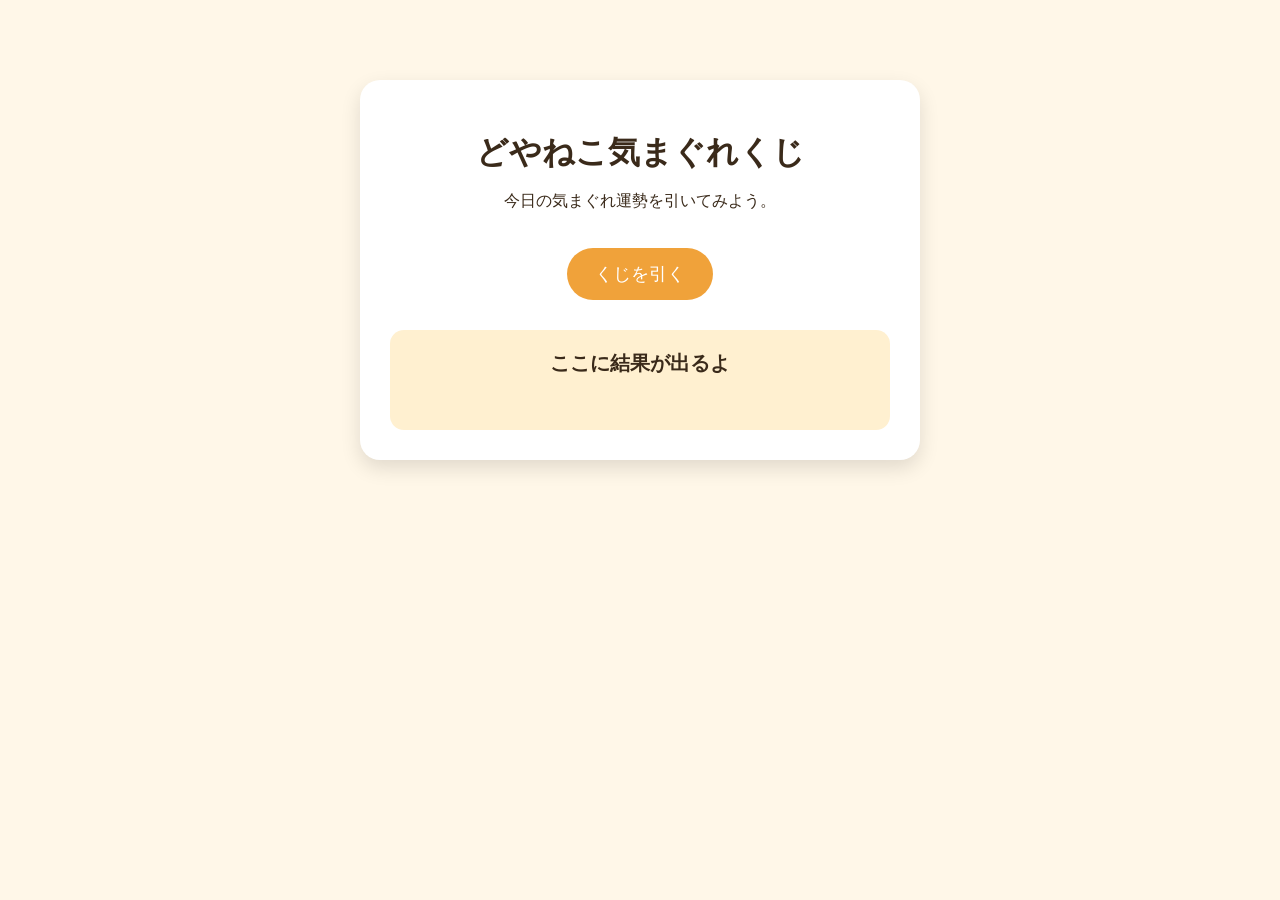
==== index.html @ 1649f616 "くじゲームの基本形を作成" ====
<!DOCTYPE html>
<html lang="ja">
<head>
  <meta charset="UTF-8">
  <meta name="viewport" content="width=device-width, initial-scale=1.0">
  <title>どやねこ気まぐれくじ</title>
  <link rel="stylesheet" href="style.css">
</head>
<body>
  <main class="game">
    <h1>どやねこ気まぐれくじ</h1>
    <p>今日の気まぐれ運勢を引いてみよう。</p>

    <button id="drawButton">くじを引く</button>

    <div id="result" class="result">
      ここに結果が出るよ
    </div>
  </main>

  <script src="script.js"></script>
</body>
</html>
---- style.css ----
body {
  margin: 0;
  font-family: sans-serif;
  background: #fff7e8;
  color: #3a2a1a;
}

.game {
  width: 90%;
  max-width: 500px;
  margin: 80px auto;
  padding: 30px;
  text-align: center;
  background: #ffffff;
  border-radius: 20px;
  box-shadow: 0 8px 20px rgba(0, 0, 0, 0.12);
}

h1 {
  margin-bottom: 10px;
}

button {
  margin-top: 20px;
  padding: 14px 28px;
  font-size: 18px;
  border: none;
  border-radius: 999px;
  background: #f0a23a;
  color: white;
  cursor: pointer;
}

button:hover {
  background: #d98b24;
}

.result {
  margin-top: 30px;
  padding: 20px;
  min-height: 60px;
  background: #fff0d0;
  border-radius: 14px;
  font-size: 20px;
  font-weight: bold;
}
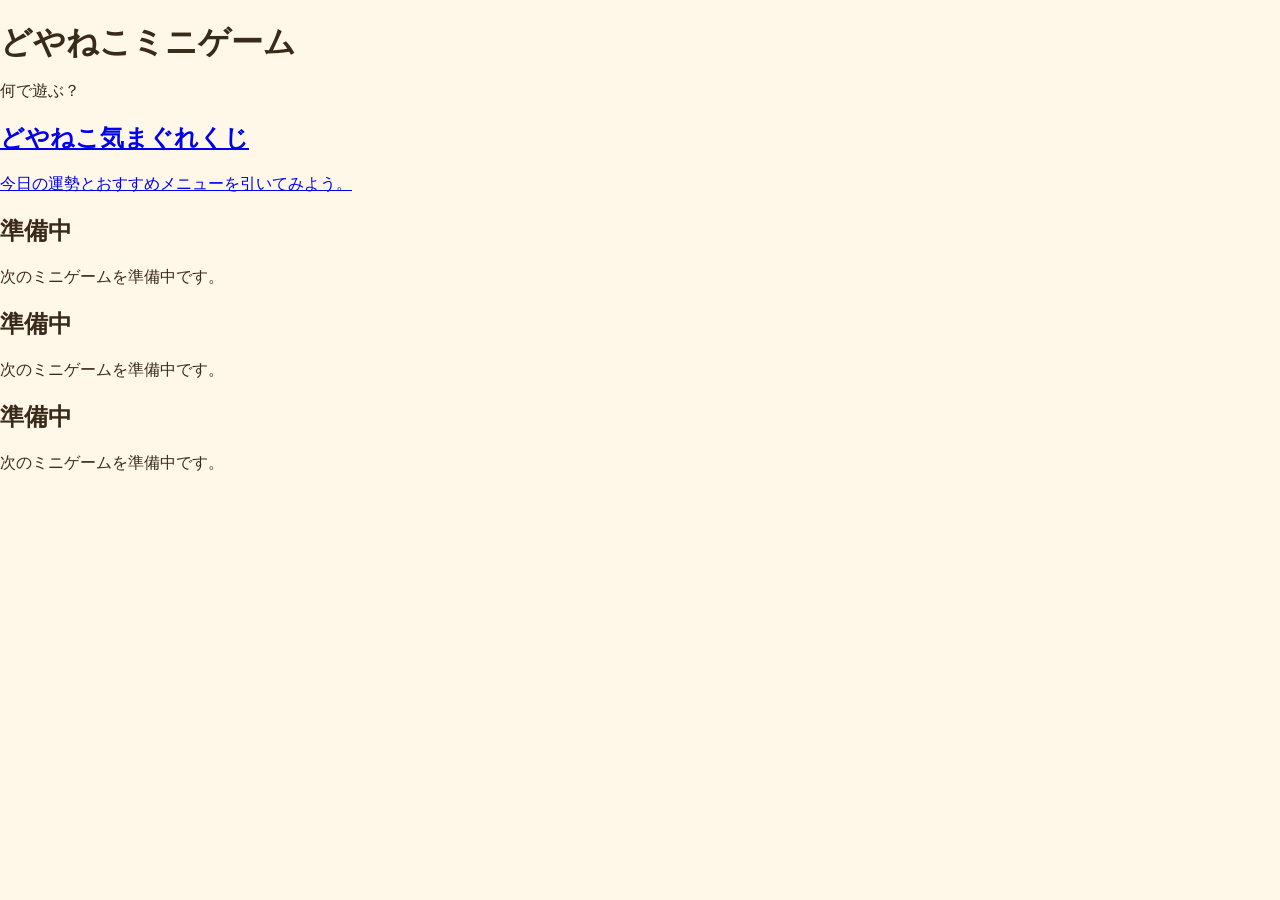
==== commit 3c42bf70: "ファイル構成を設計に合わせて整理" ====
--- a/index.html
+++ b/index.html
@@ -3,21 +3,35 @@
 <head>
   <meta charset="UTF-8">
   <meta name="viewport" content="width=device-width, initial-scale=1.0">
-  <title>どやねこ気まぐれくじ</title>
-  <link rel="stylesheet" href="style.css">
+  <title>どやねこミニゲーム</title>
+  <link rel="stylesheet" href="css/style.css">
 </head>
 <body>
-  <main class="game">
-    <h1>どやねこ気まぐれくじ</h1>
-    <p>今日の気まぐれ運勢を引いてみよう。</p>
+  <main class="home">
+    <h1>どやねこミニゲーム</h1>
+    <p>何で遊ぶ？</p>
 
-    <button id="drawButton">くじを引く</button>
+    <section class="game-list">
+      <a href="games/kuji/" class="game-card">
+        <h2>どやねこ気まぐれくじ</h2>
+        <p>今日の運勢とおすすめメニューを引いてみよう。</p>
+      </a>
 
-    <div id="result" class="result">
-      ここに結果が出るよ
-    </div>
+      <div class="game-card disabled">
+        <h2>準備中</h2>
+        <p>次のミニゲームを準備中です。</p>
+      </div>
+
+      <div class="game-card disabled">
+        <h2>準備中</h2>
+        <p>次のミニゲームを準備中です。</p>
+      </div>
+
+      <div class="game-card disabled">
+        <h2>準備中</h2>
+        <p>次のミニゲームを準備中です。</p>
+      </div>
+    </section>
   </main>
-
-  <script src="script.js"></script>
 </body>
 </html>
--- a/css/style.css
+++ b/css/style.css
@@ -0,0 +1,46 @@
+body {
+  margin: 0;
+  font-family: sans-serif;
+  background: #fff7e8;
+  color: #3a2a1a;
+}
+
+.game {
+  width: 90%;
+  max-width: 500px;
+  margin: 80px auto;
+  padding: 30px;
+  text-align: center;
+  background: #ffffff;
+  border-radius: 20px;
+  box-shadow: 0 8px 20px rgba(0, 0, 0, 0.12);
+}
+
+h1 {
+  margin-bottom: 10px;
+}
+
+button {
+  margin-top: 20px;
+  padding: 14px 28px;
+  font-size: 18px;
+  border: none;
+  border-radius: 999px;
+  background: #f0a23a;
+  color: white;
+  cursor: pointer;
+}
+
+button:hover {
+  background: #d98b24;
+}
+
+.result {
+  margin-top: 30px;
+  padding: 20px;
+  min-height: 60px;
+  background: #fff0d0;
+  border-radius: 14px;
+  font-size: 20px;
+  font-weight: bold;
+}
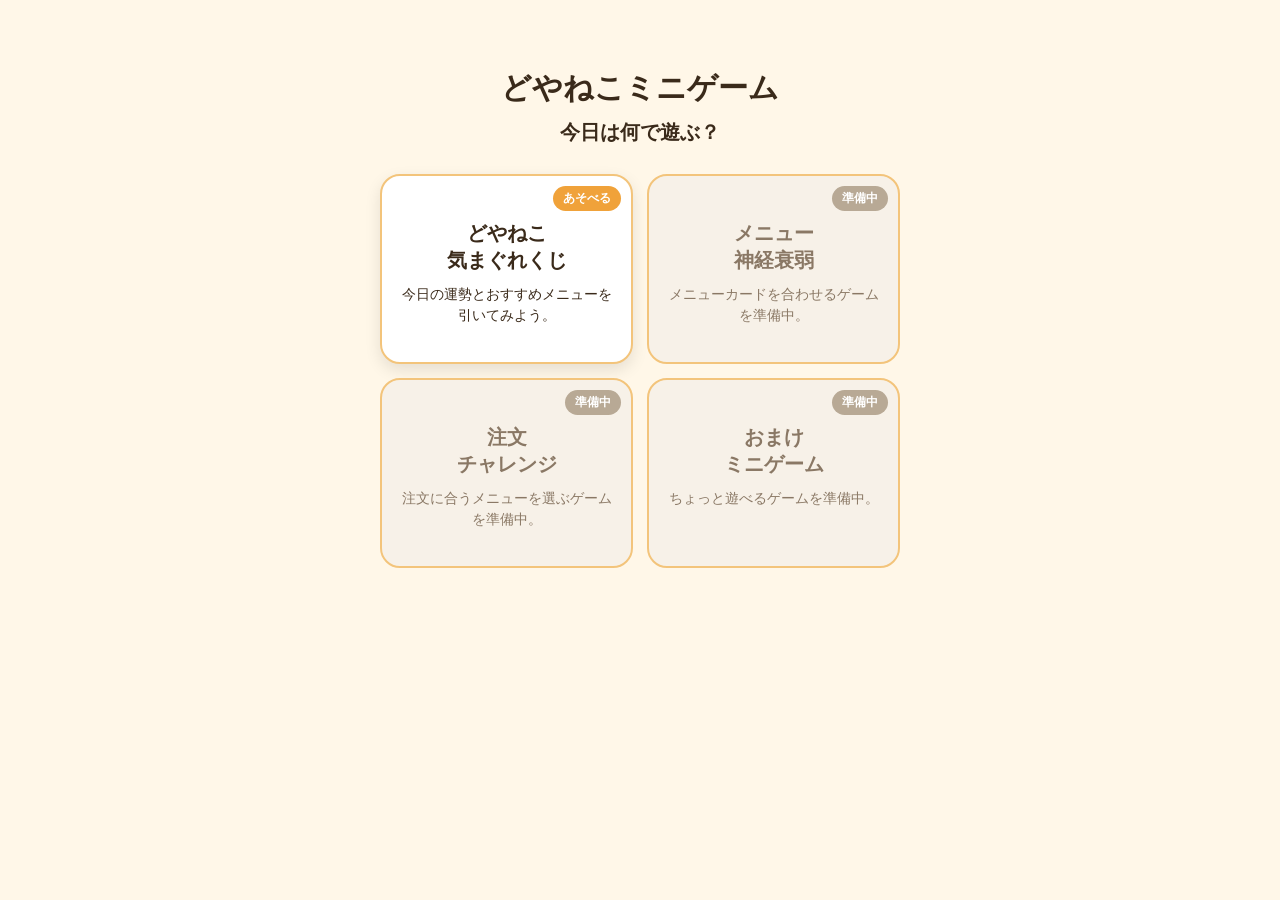
==== commit 2d3d949e: "ホーム画面のデザインを調整" ====
--- a/index.html
+++ b/index.html
@@ -8,28 +8,34 @@
 </head>
 <body>
   <main class="home">
-    <h1>どやねこミニゲーム</h1>
-    <p>何で遊ぶ？</p>
+    <section class="home-header">
+      <h1>どやねこミニゲーム</h1>
+      <p>今日は何で遊ぶ？</p>
+    </section>
 
     <section class="game-list">
       <a href="games/kuji/" class="game-card">
-        <h2>どやねこ気まぐれくじ</h2>
+        <span class="game-status">あそべる</span>
+        <h2>どやねこ<br>気まぐれくじ</h2>
         <p>今日の運勢とおすすめメニューを引いてみよう。</p>
       </a>
 
       <div class="game-card disabled">
-        <h2>準備中</h2>
-        <p>次のミニゲームを準備中です。</p>
+        <span class="game-status">準備中</span>
+        <h2>メニュー<br>神経衰弱</h2>
+        <p>メニューカードを合わせるゲームを準備中。</p>
       </div>
 
       <div class="game-card disabled">
-        <h2>準備中</h2>
-        <p>次のミニゲームを準備中です。</p>
+        <span class="game-status">準備中</span>
+        <h2>注文<br>チャレンジ</h2>
+        <p>注文に合うメニューを選ぶゲームを準備中。</p>
       </div>
 
       <div class="game-card disabled">
-        <h2>準備中</h2>
-        <p>次のミニゲームを準備中です。</p>
+        <span class="game-status">準備中</span>
+        <h2>おまけ<br>ミニゲーム</h2>
+        <p>ちょっと遊べるゲームを準備中。</p>
       </div>
     </section>
   </main>
--- a/css/style.css
+++ b/css/style.css
@@ -37,10 +37,151 @@
 
 .result {
   margin-top: 30px;
-  padding: 20px;
-  min-height: 60px;
+  padding: 24px;
+  min-height: 120px;
   background: #fff0d0;
   border-radius: 14px;
+  text-align: center;
+}
+
+.result-label {
+  margin: 0 0 12px;
+  font-size: 18px;
+  font-weight: bold;
+}
+
+.fortune-text {
+  margin: 12px 0;
+  font-size: 36px;
+  font-weight: bold;
+}
+
+.menu-text {
+  margin: 16px 0 8px;
+  font-size: 18px;
+  font-weight: bold;
+}
+
+.message-text {
+  margin: 12px 0 0;
+  font-size: 18px;
+}
+
+.home-link {
+  display: inline-block;
+  margin-top: 20px;
+}
+
+.home {
+  width: 90%;
+  max-width: 520px;
+  margin: 40px auto;
+  padding: 28px 20px;
+  text-align: center;
+}
+
+.home-header {
+  margin-bottom: 28px;
+}
+
+.home-header h1 {
+  margin: 0 0 12px;
+  font-size: 30px;
+  line-height: 1.3;
+}
+
+.home-header p {
+  margin: 0;
   font-size: 20px;
   font-weight: bold;
+}
+
+.game-list {
+  display: grid;
+  grid-template-columns: 1fr 1fr;
+  gap: 14px;
+}
+
+.game-card {
+  position: relative;
+  display: block;
+  min-height: 150px;
+  padding: 18px 14px;
+  background: #ffffff;
+  border: 2px solid #f3c47b;
+  border-radius: 20px;
+  color: #3a2a1a;
+  text-decoration: none;
+  box-shadow: 0 6px 16px rgba(0, 0, 0, 0.10);
+}
+
+.game-card h2 {
+  margin: 26px 0 10px;
+  font-size: 20px;
+  line-height: 1.35;
+}
+
+.game-card p {
+  margin: 0;
+  font-size: 14px;
+  line-height: 1.5;
+}
+
+.game-card:not(.disabled):hover {
+  transform: translateY(-2px);
+  background: #fff8ec;
+}
+
+.game-status {
+  position: absolute;
+  top: 10px;
+  right: 10px;
+  padding: 4px 10px;
+  font-size: 12px;
+  font-weight: bold;
+  border-radius: 999px;
+  background: #f0a23a;
+  color: #ffffff;
+}
+
+.game-card.disabled {
+  background: #f7f1e8;
+  color: #8a7865;
+  box-shadow: none;
+}
+
+.game-card.disabled .game-status {
+  background: #b8a995;
+}
+
+@media (max-width: 420px) {
+  .home {
+    margin: 28px auto;
+    padding: 20px 12px;
+  }
+
+  .home-header h1 {
+    font-size: 26px;
+  }
+
+  .home-header p {
+    font-size: 18px;
+  }
+
+  .game-list {
+    gap: 12px;
+  }
+
+  .game-card {
+    min-height: 145px;
+    padding: 16px 10px;
+  }
+
+  .game-card h2 {
+    font-size: 18px;
+  }
+
+  .game-card p {
+    font-size: 13px;
+  }
 }
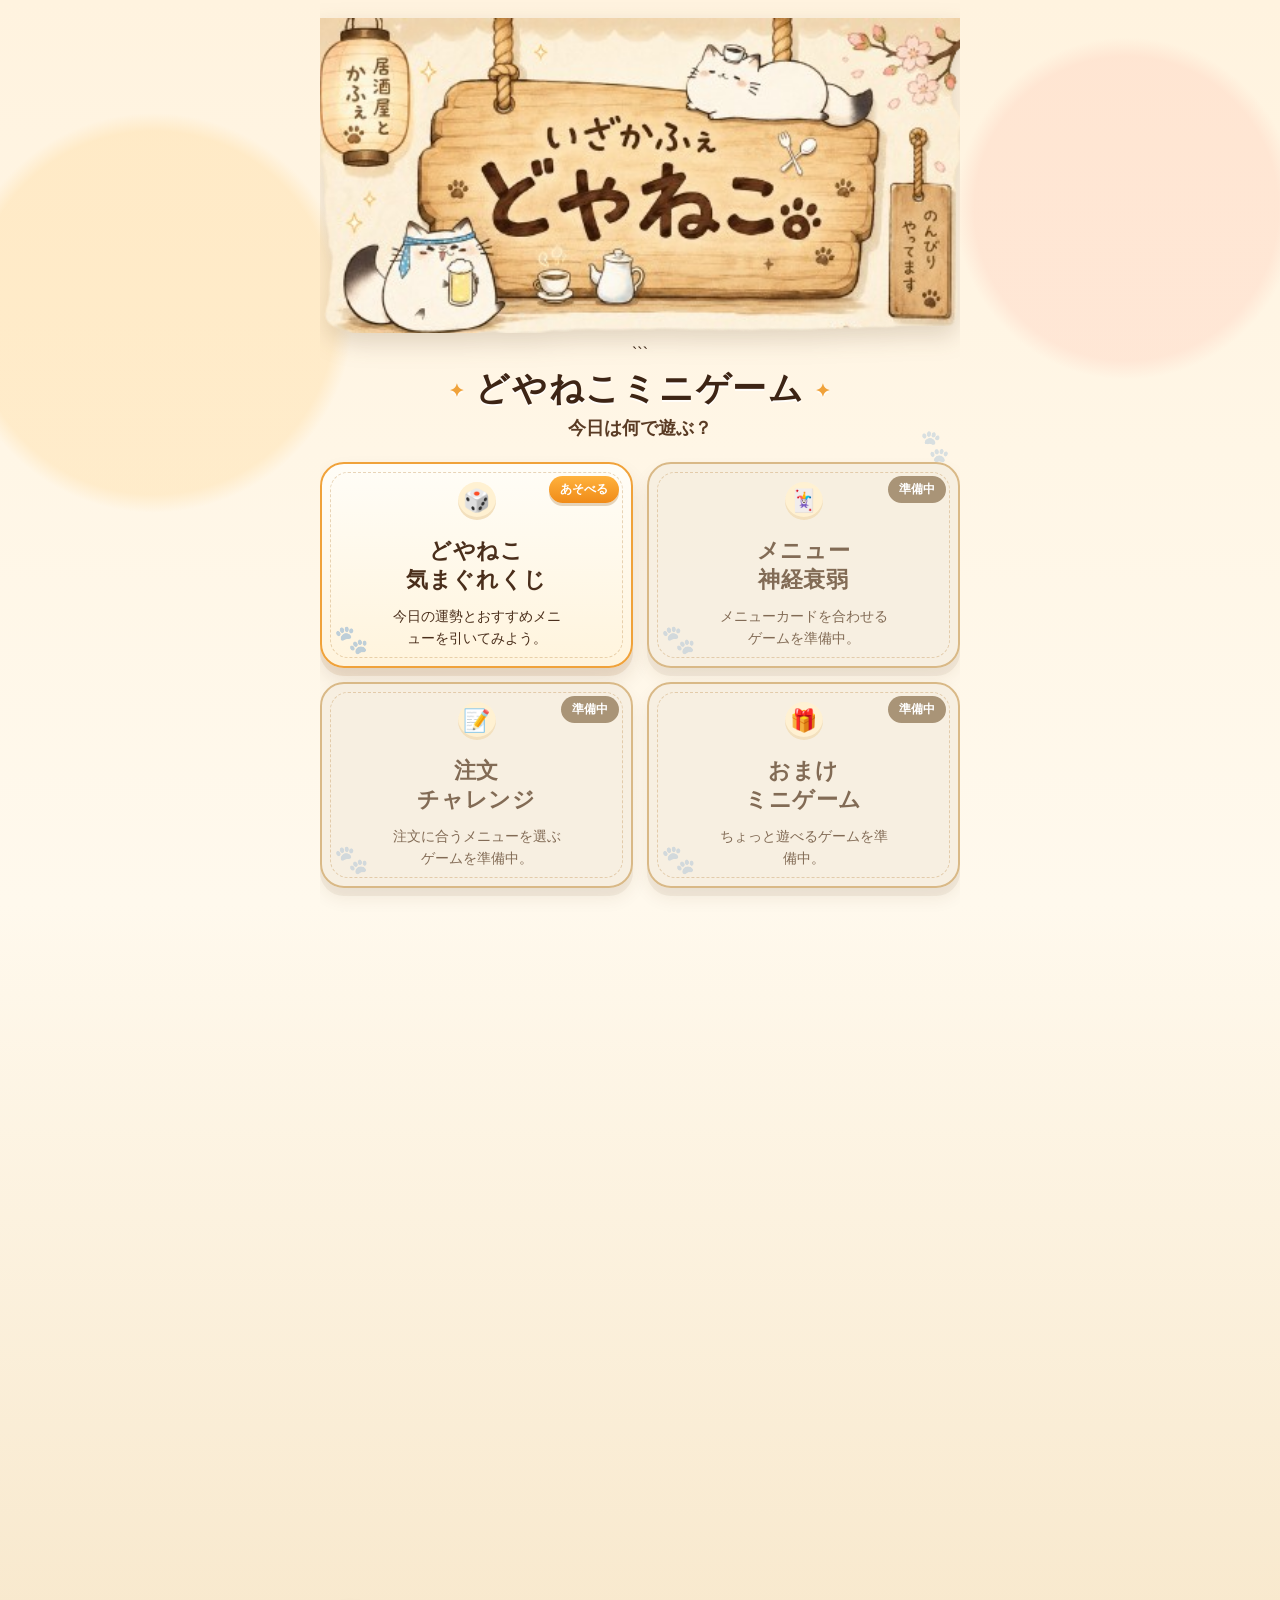
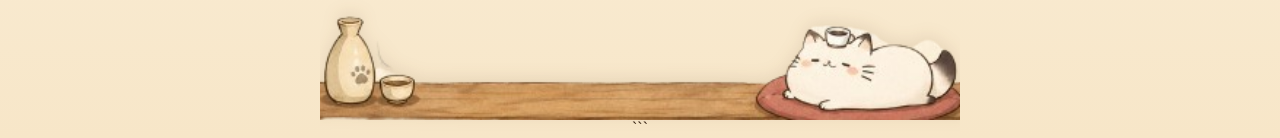
==== commit c37d72d0: "ホーム画面のデザインを更新" ====
--- a/index.html
+++ b/index.html
@@ -1,4 +1,5 @@
 <!DOCTYPE html>
+
 <html lang="ja">
 <head>
   <meta charset="UTF-8">
@@ -8,36 +9,55 @@
 </head>
 <body>
   <main class="home">
-    <section class="home-header">
-      <h1>どやねこミニゲーム</h1>
-      <p>今日は何で遊ぶ？</p>
-    </section>
+    <section class="hero">
+      <img
+        src="assets/images/header.png"
+        alt="いざかふぇ どやねこ のヘッダー"
+        class="header-image"
+      >
 
-    <section class="game-list">
-      <a href="games/kuji/" class="game-card">
-        <span class="game-status">あそべる</span>
-        <h2>どやねこ<br>気まぐれくじ</h2>
-        <p>今日の運勢とおすすめメニューを引いてみよう。</p>
-      </a>
+```
+  <h1>どやねこミニゲーム</h1>
+  <p>今日は何で遊ぶ？</p>
+</section>
 
-      <div class="game-card disabled">
-        <span class="game-status">準備中</span>
-        <h2>メニュー<br>神経衰弱</h2>
-        <p>メニューカードを合わせるゲームを準備中。</p>
-      </div>
+<section class="game-list">
+  <a href="games/kuji/" class="game-card active">
+    <span class="card-icon">🎲</span>
+    <span class="game-status playable">あそべる</span>
+    <h2>どやねこ<br>気まぐれくじ</h2>
+    <p>今日の運勢とおすすめメニューを引いてみよう。</p>
+  </a>
 
-      <div class="game-card disabled">
-        <span class="game-status">準備中</span>
-        <h2>注文<br>チャレンジ</h2>
-        <p>注文に合うメニューを選ぶゲームを準備中。</p>
-      </div>
+  <div class="game-card disabled">
+    <span class="card-icon">🃏</span>
+    <span class="game-status">準備中</span>
+    <h2>メニュー<br>神経衰弱</h2>
+    <p>メニューカードを合わせるゲームを準備中。</p>
+  </div>
 
-      <div class="game-card disabled">
-        <span class="game-status">準備中</span>
-        <h2>おまけ<br>ミニゲーム</h2>
-        <p>ちょっと遊べるゲームを準備中。</p>
-      </div>
-    </section>
+  <div class="game-card disabled">
+    <span class="card-icon">📝</span>
+    <span class="game-status">準備中</span>
+    <h2>注文<br>チャレンジ</h2>
+    <p>注文に合うメニューを選ぶゲームを準備中。</p>
+  </div>
+
+  <div class="game-card disabled">
+    <span class="card-icon">🎁</span>
+    <span class="game-status">準備中</span>
+    <h2>おまけ<br>ミニゲーム</h2>
+    <p>ちょっと遊べるゲームを準備中。</p>
+  </div>
+</section>
+
+<img
+  src="assets/images/footer.png"
+  alt="かふねことお店の小物"
+  class="footer-image"
+>
+```
+
   </main>
 </body>
-</html>+</html>
--- a/css/style.css
+++ b/css/style.css
@@ -1,187 +1,276 @@
+/* =========================
+ホーム画面：どやねこ風デザイン
+========================= */
+
 body {
-  margin: 0;
-  font-family: sans-serif;
-  background: #fff7e8;
-  color: #3a2a1a;
-}
-
-.game {
-  width: 90%;
-  max-width: 500px;
-  margin: 80px auto;
-  padding: 30px;
-  text-align: center;
-  background: #ffffff;
-  border-radius: 20px;
-  box-shadow: 0 8px 20px rgba(0, 0, 0, 0.12);
-}
-
-h1 {
-  margin-bottom: 10px;
-}
-
-button {
-  margin-top: 20px;
-  padding: 14px 28px;
-  font-size: 18px;
-  border: none;
-  border-radius: 999px;
-  background: #f0a23a;
-  color: white;
-  cursor: pointer;
-}
-
-button:hover {
-  background: #d98b24;
-}
-
-.result {
-  margin-top: 30px;
-  padding: 24px;
-  min-height: 120px;
-  background: #fff0d0;
-  border-radius: 14px;
-  text-align: center;
-}
-
-.result-label {
-  margin: 0 0 12px;
-  font-size: 18px;
-  font-weight: bold;
-}
-
-.fortune-text {
-  margin: 12px 0;
-  font-size: 36px;
-  font-weight: bold;
-}
-
-.menu-text {
-  margin: 16px 0 8px;
-  font-size: 18px;
-  font-weight: bold;
-}
-
-.message-text {
-  margin: 12px 0 0;
-  font-size: 18px;
-}
-
-.home-link {
-  display: inline-block;
-  margin-top: 20px;
+margin: 0;
+min-height: 100vh;
+color: #3b2617;
+font-family: "Hiragino Maru Gothic ProN", "Yu Gothic", "Meiryo", sans-serif;
+background:
+radial-gradient(circle at 12% 18%, rgba(255, 205, 120, 0.25) 0 10%, transparent 11%),
+radial-gradient(circle at 88% 12%, rgba(255, 188, 170, 0.25) 0 8%, transparent 9%),
+linear-gradient(180deg, #fff3df 0%, #fff9ed 52%, #f7e6c8 100%);
 }
 
 .home {
-  width: 90%;
-  max-width: 520px;
-  margin: 40px auto;
-  padding: 28px 20px;
-  text-align: center;
-}
-
-.home-header {
-  margin-bottom: 28px;
-}
-
-.home-header h1 {
-  margin: 0 0 12px;
-  font-size: 30px;
-  line-height: 1.3;
-}
-
-.home-header p {
-  margin: 0;
-  font-size: 20px;
-  font-weight: bold;
-}
-
+position: relative;
+width: min(94%, 640px);
+margin: 0 auto;
+padding: 18px 0 0;
+text-align: center;
+overflow: hidden;
+}
+
+.home::before {
+content: "🐾";
+position: absolute;
+top: 170px;
+left: 8px;
+font-size: 24px;
+opacity: 0.18;
+transform: rotate(-18deg);
+}
+
+.home::after {
+content: "🐾";
+position: absolute;
+top: 430px;
+right: 8px;
+font-size: 28px;
+opacity: 0.16;
+transform: rotate(20deg);
+}
+
+/* ヘッダー */
+.hero {
+position: relative;
+margin-bottom: 22px;
+}
+
+.header-image {
+  width: calc(100% + 12px);
+  max-width: none;
+  display: block;
+  margin: 0 -6px 12px;
+  filter: drop-shadow(0 10px 12px rgba(85, 53, 24, 0.18));
+}
+
+.hero h1 {
+position: relative;
+margin: 4px 0 6px;
+font-size: 34px;
+line-height: 1.25;
+letter-spacing: 0.05em;
+color: #3d2414;
+text-shadow: 0 2px 0 rgba(255, 255, 255, 0.8);
+}
+
+.hero h1::before,
+.hero h1::after {
+content: "✦";
+display: inline-block;
+margin: 0 10px;
+color: #f0a23a;
+font-size: 18px;
+vertical-align: middle;
+}
+
+.hero p {
+margin: 0;
+font-size: 18px;
+font-weight: bold;
+color: #5a3b24;
+}
+
+/* ゲームカード一覧 */
 .game-list {
-  display: grid;
-  grid-template-columns: 1fr 1fr;
-  gap: 14px;
+display: grid;
+grid-template-columns: 1fr 1fr;
+gap: 14px;
 }
 
 .game-card {
-  position: relative;
+position: relative;
+min-height: 178px;
+padding: 18px 12px 16px;
+border-radius: 24px;
+background: rgba(255, 252, 245, 0.92);
+border: 2px solid #d9b987;
+box-shadow:
+0 8px 0 rgba(155, 101, 44, 0.12),
+0 12px 20px rgba(84, 52, 24, 0.12);
+color: #4a2e1b;
+text-decoration: none;
+box-sizing: border-box;
+overflow: hidden;
+}
+
+.game-card::before {
+content: "🐾";
+position: absolute;
+left: 12px;
+bottom: 10px;
+font-size: 28px;
+opacity: 0.16;
+}
+
+.game-card::after {
+content: "";
+position: absolute;
+inset: 8px;
+border: 1px dashed rgba(190, 139, 70, 0.35);
+border-radius: 18px;
+pointer-events: none;
+}
+
+.game-card.active {
+border-color: #f0a23a;
+background: linear-gradient(180deg, #fffdf7, #fff4dd);
+}
+
+.game-card.active::before {
+color: #f0a23a;
+opacity: 0.28;
+}
+
+.game-card.disabled {
+background: rgba(246, 238, 224, 0.86);
+color: #826b55;
+box-shadow:
+0 8px 0 rgba(116, 88, 58, 0.08),
+0 10px 18px rgba(84, 52, 24, 0.08);
+}
+
+.game-card h2 {
+margin: 12px 0 10px;
+font-size: 22px;
+line-height: 1.35;
+letter-spacing: 0.03em;
+}
+
+.game-card p {
+position: relative;
+z-index: 1;
+margin: 0 auto;
+max-width: 180px;
+font-size: 14px;
+line-height: 1.6;
+}
+
+.card-icon {
+display: inline-flex;
+align-items: center;
+justify-content: center;
+width: 38px;
+height: 38px;
+margin-bottom: 4px;
+border-radius: 50%;
+background: #fff1d2;
+box-shadow: inset 0 -3px 0 rgba(155, 101, 44, 0.12);
+font-size: 22px;
+}
+
+.game-status {
+position: absolute;
+top: 12px;
+right: 12px;
+z-index: 2;
+padding: 5px 11px;
+border-radius: 999px;
+background: #a99477;
+color: #ffffff;
+font-size: 12px;
+font-weight: bold;
+}
+
+.game-status.playable {
+background: linear-gradient(180deg, #ffb23d, #f08b18);
+box-shadow: 0 3px 0 rgba(151, 91, 18, 0.25);
+}
+
+.game-card.active:hover {
+transform: translateY(-3px);
+box-shadow:
+0 10px 0 rgba(155, 101, 44, 0.12),
+0 16px 24px rgba(84, 52, 24, 0.16);
+}
+
+/* フッター画像 */
+.footer-image {
+  width: calc(100% + 12px);
+  max-width: none;
   display: block;
-  min-height: 150px;
-  padding: 18px 14px;
-  background: #ffffff;
-  border: 2px solid #f3c47b;
-  border-radius: 20px;
-  color: #3a2a1a;
-  text-decoration: none;
-  box-shadow: 0 6px 16px rgba(0, 0, 0, 0.10);
+  margin: 18px -6px 0;
+  pointer-events: none;
+  filter: drop-shadow(0 -4px 8px rgba(85, 53, 24, 0.10));
+}
+
+/* スマホ幅の調整 */
+@media (max-width: 520px) {
+.home {
+width: min(96%, 430px);
+padding-top: 14px;
+}
+
+.header-image {
+width: 100%;
+max-width: 430px;
+margin: 0 auto 10px;
+}
+
+.hero {
+margin-bottom: 20px;
+}
+
+.hero h1 {
+font-size: 28px;
+}
+
+.hero h1::before,
+.hero h1::after {
+margin: 0 7px;
+font-size: 15px;
+}
+
+.hero p {
+font-size: 16px;
+}
+
+.game-list {
+gap: 12px;
+}
+
+.game-card {
+min-height: 168px;
+padding: 16px 9px 14px;
+border-radius: 22px;
 }
 
 .game-card h2 {
-  margin: 26px 0 10px;
-  font-size: 20px;
-  line-height: 1.35;
+font-size: 19px;
 }
 
 .game-card p {
-  margin: 0;
-  font-size: 14px;
-  line-height: 1.5;
-}
-
-.game-card:not(.disabled):hover {
-  transform: translateY(-2px);
-  background: #fff8ec;
+font-size: 13px;
+}
+
+.card-icon {
+width: 34px;
+height: 34px;
+font-size: 19px;
 }
 
 .game-status {
-  position: absolute;
-  top: 10px;
-  right: 10px;
-  padding: 4px 10px;
-  font-size: 12px;
-  font-weight: bold;
-  border-radius: 999px;
-  background: #f0a23a;
-  color: #ffffff;
-}
-
-.game-card.disabled {
-  background: #f7f1e8;
-  color: #8a7865;
-  box-shadow: none;
-}
-
-.game-card.disabled .game-status {
-  background: #b8a995;
-}
-
-@media (max-width: 420px) {
-  .home {
-    margin: 28px auto;
-    padding: 20px 12px;
-  }
-
-  .home-header h1 {
-    font-size: 26px;
-  }
-
-  .home-header p {
-    font-size: 18px;
-  }
-
-  .game-list {
-    gap: 12px;
-  }
-
-  .game-card {
-    min-height: 145px;
-    padding: 16px 10px;
-  }
-
-  .game-card h2 {
-    font-size: 18px;
-  }
-
-  .game-card p {
-    font-size: 13px;
-  }
-}+top: 10px;
+right: 10px;
+padding: 4px 9px;
+font-size: 11px;
+}
+
+.footer-image {
+width: 100%;
+max-width: 430px;
+margin: 14px auto 0;
+}
+}
